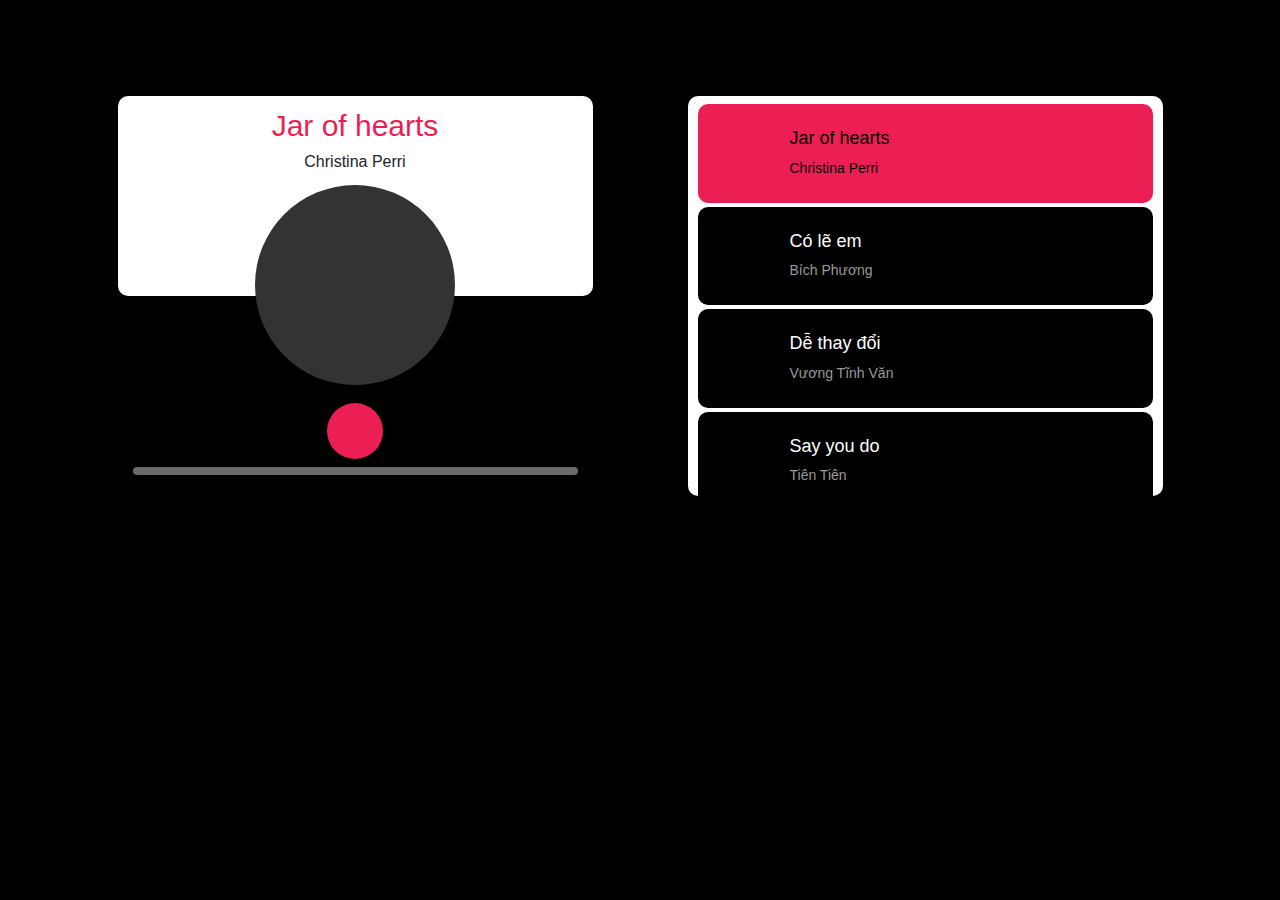
==== music.html @ 8af5a690 ":)" ====
<!DOCTYPE html>
<html lang="en">
<head>
    <meta charset="UTF-8">
    <meta http-equiv="X-UA-Compatible" content="IE=edge">
    <meta name="viewport" content="width=device-width, initial-scale=1.0">
    <title>Yuil</title>
    <link rel="stylesheet" href="https://cdnjs.cloudflare.com/ajax/libs/font-awesome/5.15.2/css/all.min.css" integrity="sha512-HK5fgLBL+xu6dm/Ii3z4xhlSUyZgTT9tuc/hSrtw6uzJOvgRr2a9jyxxT1ely+B+xFAmJKVSTbpM/CuL7qxO8w==" crossorigin="anonymous" />
    <!-- <link rel="preconnect" href="https://fonts.gstatic.com">
    <link href="https://fonts.googleapis.com/css2?family=Poppins:wght@300;400;600&display=swap" rel="stylesheet"> -->
    <link rel="stylesheet" href="https://maxcdn.bootstrapcdn.com/bootstrap/4.0.0/css/bootstrap.min.css" integrity="sha384-Gn5384xqQ1aoWXA+058RXPxPg6fy4IWvTNh0E263XmFcJlSAwiGgFAW/dAiS6JXm" crossorigin="anonymous">
    <link rel="stylesheet" href="style.css">
    <link rel="icon" type="image/png" href="https://scontent-xsp1-2.xx.fbcdn.net/v/t39.30808-6/224930175_2962450864015047_873747107842470231_n.jpg?_nc_cat=110&ccb=1-5&_nc_sid=09cbfe&_nc_ohc=a5xc43BWW0sAX94Xy4-&_nc_ht=scontent-xsp1-2.xx&oh=1fb9cf60e74f5d9f7d8f4c42345815c1&oe=613FD539"/>
</head>
<body>
    
    <div class="player">
        <div class="container">
            <div class="row justify-content-around">
                <div class="dashboard col-5">
                    <header>
                        <h2>Jar of heart</h2>
                        <h4>Christina Perri</h4>
                    </header>
                    <div class="cd">
                        <div class="cd-thumb" style="background-image: url('https://scontent-xsp1-2.xx.fbcdn.net/v/t39.30808-6/224930175_2962450864015047_873747107842470231_n.jpg?_nc_cat=110&ccb=1-5&_nc_sid=09cbfe&_nc_ohc=a5xc43BWW0sAX94Xy4-&_nc_ht=scontent-xsp1-2.xx&oh=1fb9cf60e74f5d9f7d8f4c42345815c1&oe=613FD539')">
                        </div>
                    </div>
                    <div class="control">
                        <div class="btn btn-repeat">
                            <i class="fas fa-redo"></i>
                        </div>
                        <div class="btn btn-prev">
                            <i class="fas fa-step-backward"></i>
                        </div>
                        <div class="btn btn-toggle-play">
                            <i class="fas fa-pause icon-pause"></i>
                            <i class="fas fa-play icon-play"></i>
                        </div>
                        <div class="btn btn-next">
                            <i class="fas fa-step-forward"></i>
                        </div>
                        <div class="btn btn-random">
                            <i class="fas fa-random"></i>
                        </div>
                    </div>
                    <div class="progress-container" >
                        <!-- <input id="progress" class="progress" type="range" value="0" step="1" min="0" max="100"> -->
                        <div class="progress" id="progress"></div>
                    </div>    
                    <audio id="audio" src=""></audio>
                </div>
                
                <div class="playlist col-5">
                    
                </div>
            </div>
        </div>
    </div>
    <script src="demo.js"></script>
    <script src="https://code.jquery.com/jquery-3.2.1.slim.min.js" integrity="sha384-KJ3o2DKtIkvYIK3UENzmM7KCkRr/rE9/Qpg6aAZGJwFDMVNA/GpGFF93hXpG5KkN" crossorigin="anonymous"></script>
    <script src="https://cdnjs.cloudflare.com/ajax/libs/popper.js/1.12.9/umd/popper.min.js" integrity="sha384-ApNbgh9B+Y1QKtv3Rn7W3mgPxhU9K/ScQsAP7hUibX39j7fakFPskvXusvfa0b4Q" crossorigin="anonymous"></script>
    <script src="https://maxcdn.bootstrapcdn.com/bootstrap/4.0.0/js/bootstrap.min.js" integrity="sha384-JZR6Spejh4U02d8jOt6vLEHfe/JQGiRRSQQxSfFWpi1MquVdAyjUar5+76PVCmYl" crossorigin="anonymous"></script>
</body>
</html>
---- style.css ----
* {
    padding: 0;
    margin: 0;
    box-sizing: border-box;
}
body {
    background-color: black;
    /* font-size: 20px; */
}
.player {
    
    margin: 32px auto;
}
.container{
    margin-top: 96px;
}
.dashboard.col-5{
    height: 200px;
}
.playlist.col-5{
    height: 400px;
}
.player .icon-pause {
    display: none;
}
.player.playing .icon-pause {
    display: inline-block;
}
.player.playing .icon-play {
    display: none;
}
.dashboard {
    padding-top: 12px;
    background-color: #fff;
    width: 100%;
    border-radius: 10px;
}

header {
    text-align: center;
    margin-bottom: 10px;
}
header h2 {
    color: #ec1f55;
    font-size: 30px;
}
header h4{
    font-size: 16px;
    padding-bottom: 4px;
}
.cd {
    display: flex;
    margin: auto;
    width: 200px;
}
.cd-thumb {
    width: 100%;
    padding-top: 100%;
    border-radius: 50%;
    background-color: #333;
    background-size: cover;
    margin: auto;
}
.control {
    display: flex;
    align-items: center;
    justify-content: space-around;
    padding: 18px 0 8px 0;
}
.control .btn {
    color: #666;
    padding: 18px;
    font-size: 18px;
}

.control .btn.active {
    color: #ec1f55;
}

.control .btn-toggle-play {
    width: 56px;
    height: 56px;
    border-radius: 50%;
    font-size: 24px;
    color: #fff;
    display: flex;
    align-items: center;
    justify-content: center;
    background-color: #ec1f55;
}
.progress-container{
    width: 100%;
    background: #d3d3d3;
    outline: none;
    opacity: 0.5;
    transition: opacity 0.2s;
    border-radius: 4px;
}

.progress {
    width: 0%;
    height: 8px;
    background-color: #ec1f55;
    cursor: pointer;
    border-radius: 4px;
    transition: width 0.1s linear;
}
.playlist {
    padding: 4px 0;
    overflow: auto;
    border-radius: 10px;
    background-color:white;
}
.song {
    display: flex;
    align-items: center;
    margin: 4px 10px;
    background-color:black;
    padding: 8px 16px;
    border-radius: 10px;
}
.song.active {
    background-color: #ec1f55;
}
.song:active {
    opacity: 0.8;
}

.song.active .option,
.song.active .author,
.song.active .title {
    color:black;
}

.song .thumb {
    width: 44px;
    height: 44px;
    border-radius: 50%;
    background-size: cover;
    margin: 0 8px;
}

.song .body {
    flex: 1;
    padding: 0 16px;
}
.song:hover{
    cursor: pointer;
}
.song .title {
    padding-top: 16px;
    font-size: 18px;
    color: white;
}

.song .author {
    font-size: 14px;
    color: #999;
}

.song .option {
    padding: 16px 8px;
    color: #666;
    font-size: 18px;
}
::-webkit-scrollbar {
    width: 8px;
}
::-webkit-scrollbar-thumb { 
    background: rgba(236, 31, 85, 0.8); 
    border-radius: 10px;
    height: 5px;
}
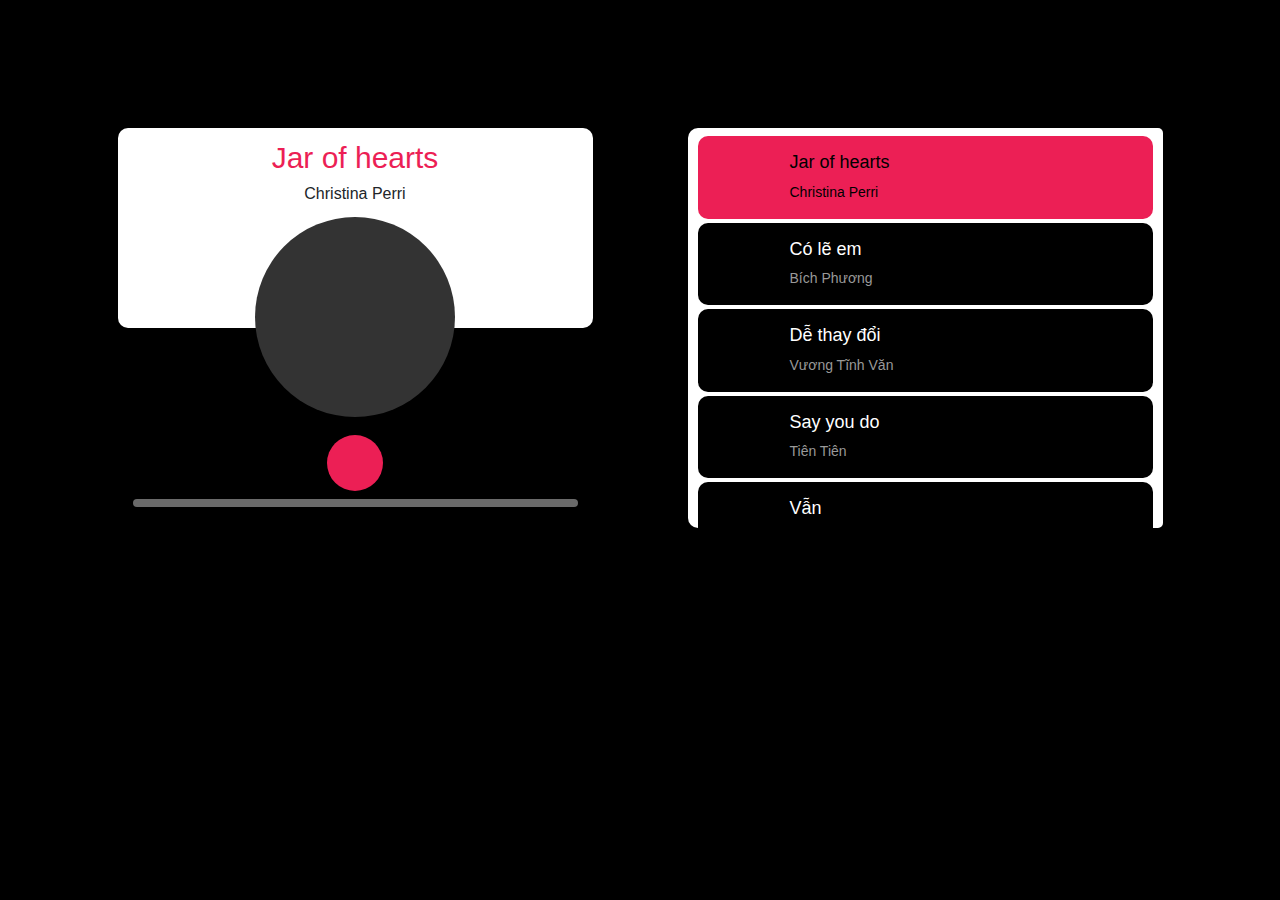
==== commit bcda1631: "responsive" ====
--- a/music.html
+++ b/music.html
@@ -6,8 +6,6 @@
     <meta name="viewport" content="width=device-width, initial-scale=1.0">
     <title>Yuil</title>
     <link rel="stylesheet" href="https://cdnjs.cloudflare.com/ajax/libs/font-awesome/5.15.2/css/all.min.css" integrity="sha512-HK5fgLBL+xu6dm/Ii3z4xhlSUyZgTT9tuc/hSrtw6uzJOvgRr2a9jyxxT1ely+B+xFAmJKVSTbpM/CuL7qxO8w==" crossorigin="anonymous" />
-    <!-- <link rel="preconnect" href="https://fonts.gstatic.com">
-    <link href="https://fonts.googleapis.com/css2?family=Poppins:wght@300;400;600&display=swap" rel="stylesheet"> -->
     <link rel="stylesheet" href="https://maxcdn.bootstrapcdn.com/bootstrap/4.0.0/css/bootstrap.min.css" integrity="sha384-Gn5384xqQ1aoWXA+058RXPxPg6fy4IWvTNh0E263XmFcJlSAwiGgFAW/dAiS6JXm" crossorigin="anonymous">
     <link rel="stylesheet" href="style.css">
     <link rel="icon" type="image/png" href="https://scontent-xsp1-2.xx.fbcdn.net/v/t39.30808-6/224930175_2962450864015047_873747107842470231_n.jpg?_nc_cat=110&ccb=1-5&_nc_sid=09cbfe&_nc_ohc=a5xc43BWW0sAX94Xy4-&_nc_ht=scontent-xsp1-2.xx&oh=1fb9cf60e74f5d9f7d8f4c42345815c1&oe=613FD539"/>
@@ -17,8 +15,8 @@
     <div class="player">
         <div class="container">
             <div class="row justify-content-around">
-                <div class="dashboard col-5">
-                    <header>
+                <div class="dashboard col-md-5">
+                    <header class="control-header">
                         <h2>Jar of heart</h2>
                         <h4>Christina Perri</h4>
                     </header>
@@ -26,7 +24,7 @@
                         <div class="cd-thumb" style="background-image: url('https://scontent-xsp1-2.xx.fbcdn.net/v/t39.30808-6/224930175_2962450864015047_873747107842470231_n.jpg?_nc_cat=110&ccb=1-5&_nc_sid=09cbfe&_nc_ohc=a5xc43BWW0sAX94Xy4-&_nc_ht=scontent-xsp1-2.xx&oh=1fb9cf60e74f5d9f7d8f4c42345815c1&oe=613FD539')">
                         </div>
                     </div>
-                    <div class="control">
+                    <div class="control control-header">
                         <div class="btn btn-repeat">
                             <i class="fas fa-redo"></i>
                         </div>
@@ -51,7 +49,7 @@
                     <audio id="audio" src=""></audio>
                 </div>
                 
-                <div class="playlist col-5">
+                <div class="playlist col-md-5">
                     
                 </div>
             </div>
--- a/style.css
+++ b/style.css
@@ -8,16 +8,18 @@
     /* font-size: 20px; */
 }
 .player {
-    
-    margin: 32px auto;
-}
-.container{
-    margin-top: 96px;
-}
-.dashboard.col-5{
+    display: flex;
+    /* margin: 32px auto; */
+    margin-top: 10%;
+    justify-content: center;
+}
+/* .container{
+    margin-top: px;
+} */
+.dashboard.col-md-5{
     height: 200px;
 }
-.playlist.col-5{
+.playlist.col-md-5{
     height: 400px;
 }
 .player .icon-pause {
@@ -108,7 +110,10 @@
 .playlist {
     padding: 4px 0;
     overflow: auto;
-    border-radius: 10px;
+    border-top-left-radius: 10px;
+    border-bottom-left-radius: 10px;
+    border-top-right-radius: 5px;
+    border-bottom-right-radius: 5px;
     background-color:white;
 }
 .song {
@@ -116,7 +121,7 @@
     align-items: center;
     margin: 4px 10px;
     background-color:black;
-    padding: 8px 16px;
+    padding: 0px 16px;
     border-radius: 10px;
 }
 .song.active {
@@ -166,10 +171,130 @@
 ::-webkit-scrollbar {
     width: 8px;
 }
+::-webkit-scrollbar-track {
+    background-color: #fff;
+    /* box-shadow: inset 0 0 5px #fff;  */
+    border-radius: 10px;
+    /* opacity: 1; */
+    
+}
+   
 ::-webkit-scrollbar-thumb { 
     background: rgba(236, 31, 85, 0.8); 
     border-radius: 10px;
     height: 5px;
 }
-  
-
+
+@media screen and (min-width: 576px) and (max-width:767px)  {
+    /* .dashboard.col-md-5::after{
+        content: "";
+        background-color: black;
+        height: 400px;
+    } */
+    .dashboard{
+        position: relative;
+        background-color: black;
+    }
+    header{
+        position: absolute;
+        right: 0;
+        top: 16px;
+        width: 50%;
+        text-align: center;
+    }
+    header h4{
+        color: white;
+    }
+    .cd{
+        position: absolute;
+        left: 0;
+        bottom: 0;
+    }
+    .control{
+        position: absolute;
+        bottom: 8px;
+        right: 0;
+        width: 50%;
+    }
+    .progress-container{
+        position: absolute;
+        bottom: 0;
+        width: 50%;
+        right: 2px;
+    }
+    .playlist{
+        margin-top: 32px;
+        
+    }
+    .song {
+        margin: 4px 10px;
+        background-color:black;
+        padding: 2px 16px;
+        border-radius: 10px;
+    }
+    .song .title {
+        padding-top: 0;
+        font-size: 18px;
+        color: white;
+        margin-top: 4px;
+    }
+    
+    .song .author {
+        font-size: 16px;
+        color: #999;
+        margin-bottom: 8px;
+    }
+    .song .body {
+        flex: 1;
+        padding: 4 4px;
+    }
+}
+
+@media screen and (max-width: 575px) {
+    body{
+        width: 100%;
+    }
+    .dashboard{
+        position: relative;
+        background-color: black;
+    }
+    header{
+        position: absolute;
+        right: 16px;
+        top: 16px;
+        width: 50%;
+        text-align: center;
+    }
+    header h4{
+        color: white;
+    }
+    .cd{
+        position: absolute;
+        left: 0px;
+        bottom: 0;
+        padding-left: 16px;
+    }
+    .control{
+        position: absolute;
+        bottom: 8px;
+        right: 16px;
+        width: 50%;
+        
+    }
+    .progress-container{
+        position: absolute;
+        bottom: 0;
+        width: 50%;
+        right: 16px;
+    }
+    .playlist{
+        margin-top: 32px;
+        border-radius: 0;
+    }
+    ::-webkit-scrollbar-thumb { 
+        background: rgba(236, 31, 85, 0.8); 
+        border-radius: 0px;
+        height: 5px;
+    }
+}  
+
